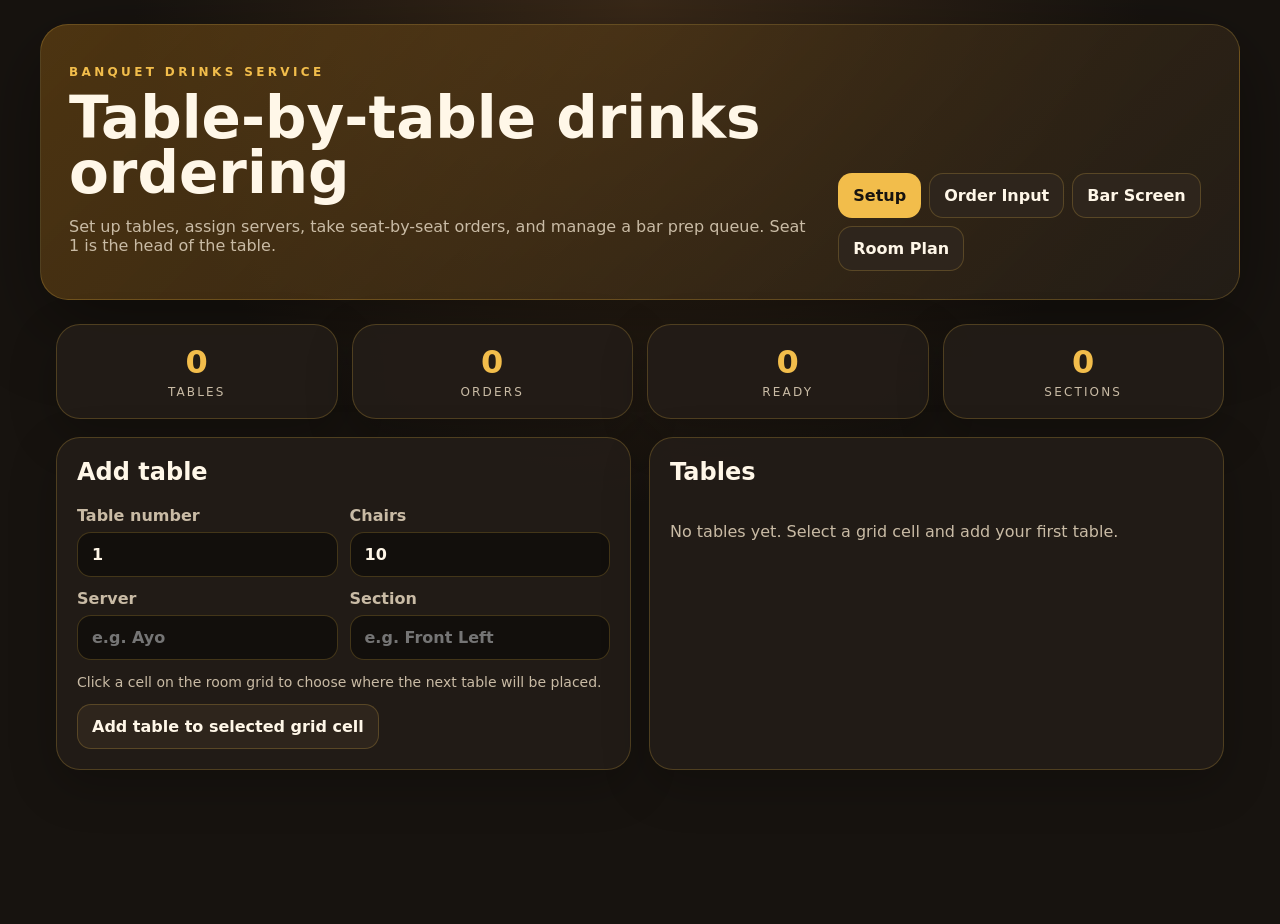
==== index.html @ 4847b747 "Add files via upload" ====
<!DOCTYPE html>
<html lang="en">
<head>
  <meta charset="UTF-8" />
  <meta name="viewport" content="width=device-width, initial-scale=1.0" />
  <title>Banquet Drinks Ordering Tool</title>
  <link rel="stylesheet" href="style.css" />
</head>
<body>
  <header class="hero">
    <div>
      <p class="eyebrow">Banquet Drinks Service</p>
      <h1>Table-by-table drinks ordering</h1>
      <p>Set up tables, assign servers, take seat-by-seat orders, and manage a bar prep queue. Seat 1 is the head of the table.</p>
    </div>
    <nav>
      <button data-view="setup" class="active">Setup</button>
      <button data-view="orders">Order Input</button>
      <button data-view="bar">Bar Screen</button>
      <button data-view="plan">Room Plan</button>
    </nav>
  </header>

  <main>
    <section class="stats">
      <div><strong id="statTables">0</strong><span>Tables</span></div>
      <div><strong id="statOrders">0</strong><span>Orders</span></div>
      <div><strong id="statReady">0</strong><span>Ready</span></div>
      <div><strong id="statSections">0</strong><span>Sections</span></div>
    </section>

    <section id="setup" class="view active">
      <div class="panel">
        <h2>Add table</h2>
        <div class="form-grid">
          <label>Table number <input id="tableNumber" value="1"></label>
          <label>Chairs <input id="chairCount" type="number" min="1" value="10"></label>
          <label>Server <input id="serverName" placeholder="e.g. Ayo"></label>
          <label>Section <input id="sectionName" placeholder="e.g. Front Left"></label>
        </div>
        <p class="hint">Click a cell on the room grid to choose where the next table will be placed.</p>
        <button id="addTable">Add table to selected grid cell</button>
      </div>
      <div class="panel">
        <h2>Tables</h2>
        <div id="tableList" class="table-list"></div>
      </div>
    </section>

    <section id="orders" class="view">
      <div class="panel">
        <h2>Order input</h2>
        <label>Select table <select id="orderTableSelect"></select></label>
        <div id="seatOrders" class="seat-grid"></div>
      </div>
    </section>

    <section id="bar" class="view">
      <div class="panel">
        <h2>Bar prep screen</h2>
        <input id="barSearch" placeholder="Search table, drink, server, section or notes" />
        <div id="barQueue" class="queue"></div>
      </div>
      <div class="panel">
        <h2>Drink totals</h2>
        <div id="drinkTotals"></div>
      </div>
    </section>

    <section id="plan" class="view">
      <div class="panel">
        <h2>Clickable room plan</h2>
        <p class="hint">Click a table to manage it. In setup, click an empty cell before adding a table.</p>
        <div id="roomGrid" class="room-grid"></div>
      </div>
      <div class="panel">
        <h2>Sections</h2>
        <div id="sectionList"></div>
      </div>
    </section>
  </main>

  <div id="toast" class="toast"></div>

  <script src="app.js"></script>
</body>
</html>
---- style.css ----
:root {
  --bg: #17130f;
  --panel: #231d17;
  --panel-2: #2e251c;
  --gold: #f2bd4b;
  --gold-dark: #8f5d14;
  --text: #fff7e8;
  --muted: #c9bba5;
  --green: #58d68d;
  --red: #ef6b5b;
  --border: rgba(242, 189, 75, .22);
}

* { box-sizing: border-box; }
body {
  margin: 0;
  font-family: Inter, ui-sans-serif, system-ui, -apple-system, BlinkMacSystemFont, "Segoe UI", sans-serif;
  background: radial-gradient(circle at top, #3a2918, var(--bg) 45%);
  color: var(--text);
  min-height: 100vh;
}
.hero {
  max-width: 1200px;
  margin: 24px auto;
  padding: 28px;
  border: 1px solid var(--border);
  border-radius: 28px;
  background: linear-gradient(135deg, rgba(143,93,20,.45), rgba(35,29,23,.95));
  display: flex;
  gap: 24px;
  align-items: end;
  justify-content: space-between;
  box-shadow: 0 24px 80px rgba(0,0,0,.35);
}
.eyebrow { color: var(--gold); text-transform: uppercase; letter-spacing: .28em; font-size: 12px; font-weight: 800; }
h1 { margin: 8px 0; font-size: clamp(32px, 5vw, 58px); line-height: .95; }
h2 { margin-top: 0; }
p { color: var(--muted); }
nav { display: flex; gap: 8px; flex-wrap: wrap; }
button, select, input, textarea {
  border-radius: 14px;
  border: 1px solid var(--border);
  background: #120f0c;
  color: var(--text);
  padding: 12px 14px;
  font: inherit;
}
button {
  cursor: pointer;
  background: var(--panel-2);
  font-weight: 800;
}
button:hover, button.active {
  background: var(--gold);
  color: #17130f;
}
main {
  max-width: 1200px;
  margin: 0 auto 48px;
  padding: 0 16px;
}
.stats {
  display: grid;
  grid-template-columns: repeat(4, 1fr);
  gap: 14px;
  margin-bottom: 18px;
}
.stats div, .panel {
  border: 1px solid var(--border);
  border-radius: 24px;
  background: rgba(35, 29, 23, .92);
  box-shadow: 0 16px 48px rgba(0,0,0,.22);
}
.stats div { padding: 18px; text-align: center; }
.stats strong { display: block; color: var(--gold); font-size: 32px; }
.stats span { color: var(--muted); font-size: 12px; text-transform: uppercase; letter-spacing: .18em; }
.view { display: none; grid-template-columns: 1fr 1fr; gap: 18px; }
.view.active { display: grid; }
.panel { padding: 20px; }
.form-grid { display: grid; grid-template-columns: repeat(2, 1fr); gap: 12px; }
label { display: grid; gap: 7px; color: var(--muted); font-weight: 700; }
input, select, textarea { width: 100%; outline: none; }
textarea { min-height: 74px; resize: vertical; }
.hint { font-size: 14px; }
.table-list, .queue, #drinkTotals, #sectionList { display: grid; gap: 10px; }
.table-card, .queue-card, .total-row, .section-card {
  border: 1px solid rgba(255,255,255,.08);
  background: rgba(18,15,12,.76);
  border-radius: 18px;
  padding: 14px;
}
.table-card header, .queue-card header, .total-row {
  display: flex;
  justify-content: space-between;
  gap: 12px;
  align-items: center;
}
.badge {
  display: inline-flex;
  padding: 6px 10px;
  border-radius: 999px;
  background: rgba(242,189,75,.18);
  color: var(--gold);
  font-size: 12px;
  font-weight: 900;
}
.badge.ready { background: rgba(88,214,141,.18); color: var(--green); }
.badge.pending { background: rgba(242,189,75,.18); color: var(--gold); }
.badge.deleted { background: rgba(239,107,91,.18); color: var(--red); }
.actions { display: flex; gap: 8px; flex-wrap: wrap; margin-top: 12px; }
.danger { background: rgba(239,107,91,.18); color: #ffd7d2; }
.seat-grid { display: grid; grid-template-columns: repeat(auto-fit, minmax(245px, 1fr)); gap: 12px; margin-top: 16px; }
.seat-card { padding: 14px; border-radius: 18px; background: rgba(18,15,12,.76); border: 1px solid rgba(255,255,255,.08); }
.seat-card.head { border-color: var(--gold); }
.room-grid {
  display: grid;
  grid-template-columns: repeat(10, minmax(42px, 1fr));
  gap: 8px;
}
.cell {
  aspect-ratio: 1 / 1;
  border: 1px dashed rgba(242,189,75,.25);
  border-radius: 14px;
  display: grid;
  place-items: center;
  color: var(--muted);
  cursor: pointer;
  background: rgba(18,15,12,.55);
  text-align: center;
  font-size: 12px;
  padding: 4px;
}
.cell.selected { outline: 3px solid var(--gold); }
.cell.has-table { background: rgba(242,189,75,.18); border-style: solid; color: var(--text); font-weight: 900; }
.toast {
  position: fixed;
  right: 20px;
  bottom: 20px;
  transform: translateY(120px);
  transition: .25s ease;
  background: var(--gold);
  color: #17130f;
  border-radius: 18px;
  padding: 14px 18px;
  font-weight: 900;
  box-shadow: 0 18px 40px rgba(0,0,0,.3);
}
.toast.show { transform: translateY(0); }
@media (max-width: 800px) {
  .hero { flex-direction: column; align-items: stretch; }
  .stats { grid-template-columns: repeat(2, 1fr); }
  .view.active { grid-template-columns: 1fr; }
  .form-grid { grid-template-columns: 1fr; }
  .room-grid { grid-template-columns: repeat(5, 1fr); }
}
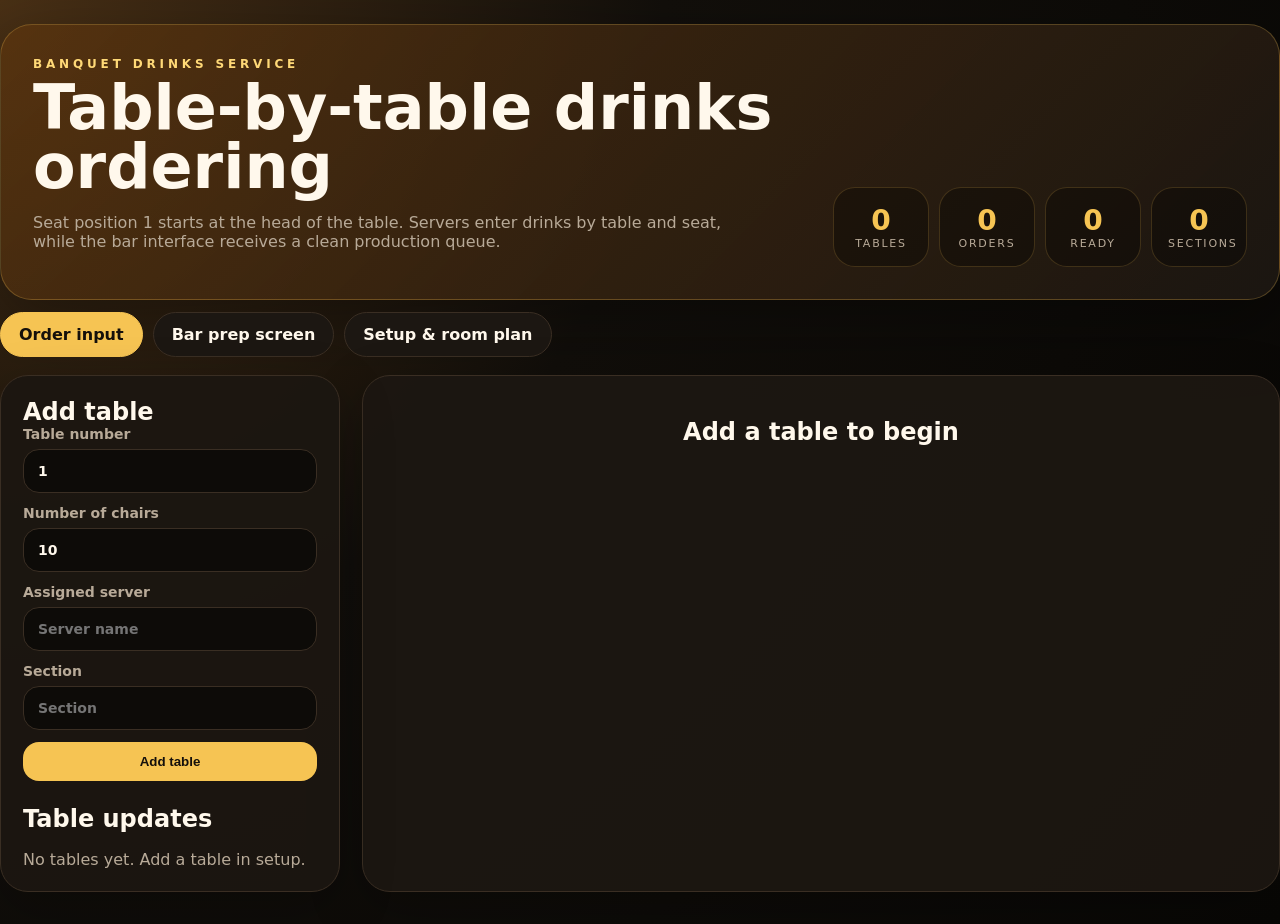
==== commit c36f5073: "Add files via upload" ====
--- a/index.html
+++ b/index.html
@@ -1,87 +1,46 @@
-<!DOCTYPE html>
+<!doctype html>
 <html lang="en">
 <head>
-  <meta charset="UTF-8" />
-  <meta name="viewport" content="width=device-width, initial-scale=1.0" />
-  <title>Banquet Drinks Ordering Tool</title>
-  <link rel="stylesheet" href="style.css" />
+  <meta charset="utf-8">
+  <meta name="viewport" content="width=device-width, initial-scale=1">
+  <title>Banquet Drinks Ordering System</title>
+  <link rel="stylesheet" href="assets/styles.css">
 </head>
 <body>
   <header class="hero">
     <div>
-      <p class="eyebrow">Banquet Drinks Service</p>
+      <p class="eyebrow">Banquet drinks service</p>
       <h1>Table-by-table drinks ordering</h1>
-      <p>Set up tables, assign servers, take seat-by-seat orders, and manage a bar prep queue. Seat 1 is the head of the table.</p>
+      <p class="hero-text">Seat position 1 starts at the head of the table. Servers enter drinks by table and seat, while the bar interface receives a clean production queue.</p>
     </div>
-    <nav>
-      <button data-view="setup" class="active">Setup</button>
-      <button data-view="orders">Order Input</button>
-      <button data-view="bar">Bar Screen</button>
-      <button data-view="plan">Room Plan</button>
-    </nav>
-  </header>
-
-  <main>
-    <section class="stats">
+    <div class="stats">
       <div><strong id="statTables">0</strong><span>Tables</span></div>
       <div><strong id="statOrders">0</strong><span>Orders</span></div>
       <div><strong id="statReady">0</strong><span>Ready</span></div>
       <div><strong id="statSections">0</strong><span>Sections</span></div>
-    </section>
+    </div>
+  </header>
 
-    <section id="setup" class="view active">
-      <div class="panel">
-        <h2>Add table</h2>
-        <div class="form-grid">
-          <label>Table number <input id="tableNumber" value="1"></label>
-          <label>Chairs <input id="chairCount" type="number" min="1" value="10"></label>
-          <label>Server <input id="serverName" placeholder="e.g. Ayo"></label>
-          <label>Section <input id="sectionName" placeholder="e.g. Front Left"></label>
-        </div>
-        <p class="hint">Click a cell on the room grid to choose where the next table will be placed.</p>
-        <button id="addTable">Add table to selected grid cell</button>
-      </div>
-      <div class="panel">
-        <h2>Tables</h2>
-        <div id="tableList" class="table-list"></div>
-      </div>
-    </section>
+  <nav class="tabs">
+    <a href="#orders" data-view="orders" class="active">Order input</a>
+    <a href="#bar" data-view="bar">Bar prep screen</a>
+    <a href="#setup" data-view="setup">Setup & room plan</a>
+  </nav>
 
-    <section id="orders" class="view">
-      <div class="panel">
-        <h2>Order input</h2>
-        <label>Select table <select id="orderTableSelect"></select></label>
-        <div id="seatOrders" class="seat-grid"></div>
-      </div>
-    </section>
-
-    <section id="bar" class="view">
-      <div class="panel">
-        <h2>Bar prep screen</h2>
-        <input id="barSearch" placeholder="Search table, drink, server, section or notes" />
-        <div id="barQueue" class="queue"></div>
-      </div>
-      <div class="panel">
-        <h2>Drink totals</h2>
-        <div id="drinkTotals"></div>
-      </div>
-    </section>
-
-    <section id="plan" class="view">
-      <div class="panel">
-        <h2>Clickable room plan</h2>
-        <p class="hint">Click a table to manage it. In setup, click an empty cell before adding a table.</p>
-        <div id="roomGrid" class="room-grid"></div>
-      </div>
-      <div class="panel">
-        <h2>Sections</h2>
-        <div id="sectionList"></div>
-      </div>
-    </section>
+  <main class="page">
+    <section id="orders" class="app-view active"></section>
+    <section id="bar" class="app-view"></section>
+    <section id="setup" class="app-view"></section>
   </main>
 
-  <div id="toast" class="toast"></div>
+  <datalist id="drink-options">
+    <option value="Still Water"></option><option value="Sparkling Water"></option><option value="Coke"></option><option value="Diet Coke"></option>
+    <option value="Lemonade"></option><option value="Orange Juice"></option><option value="House Red Wine"></option><option value="House White Wine"></option>
+    <option value="Prosecco"></option><option value="Beer"></option><option value="Gin & Tonic"></option><option value="Vodka Lemonade"></option>
+    <option value="Mocktail"></option><option value="Tea"></option><option value="Coffee"></option>
+  </datalist>
 
-  <script src="app.js"></script>
+  <div id="toast" class="toast" role="status" aria-live="polite"></div>
+  <script src="assets/app.js"></script>
 </body>
 </html>
--- a/assets/styles.css
+++ b/assets/styles.css
@@ -0,0 +1,5 @@
+:root{--bg:#120f0b;--panel:#1c1712;--panel2:#261f18;--line:#3a2e23;--gold:#f6c453;--gold2:#ffd977;--text:#fff8ec;--muted:#b8aa98;--red:#8b1e1e;--green:#43d17f}*{box-sizing:border-box}body{margin:0;font-family:Inter,system-ui,-apple-system,Segoe UI,sans-serif;background:radial-gradient(circle at top left,#493015 0,#120f0b 42%,#080705 100%);color:var(--text);min-height:100vh}.hero{max-width:1280px;margin:24px auto 12px;padding:32px;border:1px solid rgba(246,196,83,.25);border-radius:32px;background:linear-gradient(135deg,rgba(92,53,14,.72),rgba(28,23,18,.95));box-shadow:0 22px 70px rgba(0,0,0,.35);display:flex;justify-content:space-between;gap:24px;align-items:flex-end}.eyebrow{text-transform:uppercase;letter-spacing:.32em;color:var(--gold2);font-weight:800;font-size:12px;margin:0 0 8px}.hero h1{font-size:clamp(32px,5vw,62px);line-height:.95;margin:0}.hero-text{color:var(--muted);max-width:720px}.stats{display:grid;grid-template-columns:repeat(4,1fr);gap:10px}.stats div{background:rgba(0,0,0,.32);border:1px solid rgba(246,196,83,.18);border-radius:22px;padding:16px;min-width:96px;text-align:center}.stats strong{display:block;color:var(--gold);font-size:28px}.stats span{display:block;font-size:11px;text-transform:uppercase;letter-spacing:.16em;color:var(--muted)}.tabs{max-width:1280px;margin:0 auto 18px;display:flex;gap:10px}.tabs a{color:var(--text);text-decoration:none;background:var(--panel);border:1px solid var(--line);padding:12px 18px;border-radius:999px;font-weight:800}.tabs a.active{background:var(--gold);color:#15100b;border-color:var(--gold)}.page{max-width:1280px;margin:0 auto 48px}.layout{display:grid;grid-template-columns:340px 1fr;gap:22px}.bar-layout{display:grid;grid-template-columns:1fr 320px;gap:22px}.panel{background:rgba(28,23,18,.94);border:1px solid var(--line);border-radius:28px;box-shadow:0 18px 55px rgba(0,0,0,.22)}.sidebar,.totals{padding:22px;height:max-content;position:sticky;top:18px}h2,h3{margin:0}.stack{display:grid;gap:12px}label{display:grid;gap:7px;color:var(--muted);font-weight:700;font-size:14px}input,textarea{width:100%;border:1px solid var(--line);background:#0d0b08;color:var(--text);border-radius:16px;padding:13px 14px;font:inherit;outline:none}textarea{min-height:90px;resize:vertical}input:focus,textarea:focus{border-color:var(--gold)}.btn{border:0;border-radius:16px;padding:12px 16px;background:#30271e;color:var(--text);font-weight:900;cursor:pointer;text-decoration:none;display:inline-flex;align-items:center;justify-content:center;gap:8px}.btn:hover{filter:brightness(1.12)}.btn.primary{background:var(--gold);color:#15100b}.btn.warning{background:#5a3c17}.btn.danger{background:var(--red)}.btn.success{background:var(--green);color:#07120b}.btn.full{width:100%;margin-top:18px}.mt{margin-top:24px}.table-list{display:grid;gap:9px;margin-top:12px}.table-link{display:block;text-decoration:none;color:var(--text);background:#0d0b08;border:1px solid var(--line);border-radius:18px;padding:14px}.table-link span{display:block;color:var(--muted);font-size:13px;margin-top:5px}.table-link.selected{background:var(--gold);color:#15100b;border-color:var(--gold)}.table-link.selected span{color:#44331b}.main-area,.bar-main{display:grid;gap:18px}.table-header{padding:22px;display:flex;justify-content:space-between;gap:18px;align-items:center}.muted{color:var(--muted);margin:.35rem 0 0}.actions-row{display:flex;flex-wrap:wrap;gap:10px;align-items:end}.inline-form{display:flex;gap:8px;align-items:end}.inline-form input{width:88px}.seat-grid{display:grid;grid-template-columns:repeat(3,minmax(0,1fr));gap:16px}.seat-card{background:rgba(28,23,18,.96);border:1px solid var(--line);border-radius:24px;padding:18px;display:grid;gap:14px}.seat-card.head-seat{border-color:var(--gold);background:linear-gradient(160deg,rgba(93,58,13,.9),rgba(28,23,18,.98))}.seat-top{display:flex;gap:12px;align-items:center}.seat-number{width:44px;height:44px;border-radius:16px;background:#0d0b08;border:1px solid var(--line);display:grid;place-items:center;color:var(--gold);font-weight:1000;font-size:20px}.seat-top p{margin:4px 0 0;color:var(--muted);font-size:13px}.status{border-radius:999px;padding:6px 10px;font-size:12px;font-weight:900;justify-self:start;background:rgba(246,196,83,.14);color:var(--gold2)}.status.ready{background:rgba(67,209,127,.2);color:#8cf0b3}.sticky-save{position:sticky;bottom:18px;margin-top:18px;width:100%;font-size:17px;box-shadow:0 16px 45px rgba(0,0,0,.35)}.queue-card{overflow:hidden}.queue-head{padding:20px;background:#0d0b08;border-bottom:1px solid var(--line);display:flex;justify-content:space-between;align-items:center}.queue-head h3{font-size:28px}.queue-head p{color:var(--muted);margin:4px 0 0}.queue-list{display:grid}.queue-row{display:grid;grid-template-columns:110px 1fr 1fr 100px;gap:14px;align-items:center;padding:17px 20px;border-bottom:1px solid var(--line)}.queue-row:last-child{border-bottom:0}.drink-name{font-weight:900;font-size:18px}.search-form{display:flex;gap:8px;min-width:min(100%,420px)}.total-row{display:flex;justify-content:space-between;gap:12px;align-items:center;background:#0d0b08;border:1px solid var(--line);border-radius:16px;padding:13px;margin-top:9px}.total-row strong{background:var(--gold);color:#15100b;border-radius:999px;padding:5px 12px}.empty{padding:42px;text-align:center}@media(max-width:900px){.hero{flex-direction:column;align-items:stretch;margin:12px}.stats{grid-template-columns:repeat(3,1fr)}.tabs,.page{margin-left:12px;margin-right:12px}.layout,.bar-layout{grid-template-columns:1fr}.sidebar,.totals{position:static}.seat-grid{grid-template-columns:1fr}.table-header,.queue-head{flex-direction:column;align-items:stretch}.queue-row{grid-template-columns:1fr}.search-form,.inline-form{width:100%;flex-direction:column;align-items:stretch}.inline-form input{width:100%}}
+select{width:100%;border:1px solid var(--line);background:#0d0b08;color:var(--text);border-radius:16px;padding:13px 14px;font:inherit;outline:none}select:focus{border-color:var(--gold)}.setup-layout{display:grid;grid-template-columns:340px 1fr;gap:22px}.notice-list{display:grid;gap:9px;margin-top:12px}.notice-row{display:block;text-decoration:none;color:var(--text);background:#0d0b08;border:1px solid var(--line);border-radius:18px;padding:14px}.notice-row span{display:block;color:var(--muted);font-size:13px;margin-top:5px}.notice-row.ready{border-color:var(--green);box-shadow:0 0 0 1px rgba(67,209,127,.25)}.notice-row.part{border-color:#f6c453}.notice-row.none{opacity:.75}.alert-panel{padding:16px 18px;border-color:var(--green);display:flex;justify-content:space-between;align-items:center;gap:12px;background:linear-gradient(135deg,rgba(67,209,127,.18),rgba(28,23,18,.94))}.meta-panel,.delete-panel{padding:18px}.meta-grid{display:grid;grid-template-columns:repeat(5,minmax(0,1fr));gap:12px;align-items:end;margin-top:12px}.delete-panel summary{cursor:pointer;font-weight:900;color:#ffb0b0}.delete-confirm{display:grid;grid-template-columns:1fr 220px auto;gap:12px;align-items:end;margin-top:12px}.status.part{background:rgba(246,196,83,.18);color:var(--gold2)}.status.none{background:rgba(255,255,255,.08);color:var(--muted)}.queue-card.ready{border-color:rgba(67,209,127,.6)}.queue-card.part{border-color:rgba(246,196,83,.65)}.notifications{padding:18px;border-color:rgba(67,209,127,.5)}.notifications p{margin:8px 0 0;color:var(--muted)}.notifications small{color:var(--gold);margin-left:8px}.room-plan{position:relative;height:560px;padding:0;overflow:hidden;background:linear-gradient(90deg,rgba(246,196,83,.06) 1px,transparent 1px),linear-gradient(rgba(246,196,83,.06) 1px,transparent 1px),radial-gradient(circle at 20% 20%,rgba(246,196,83,.12),transparent 35%),#0d0b08;background-size:50px 50px,50px 50px,auto;border-radius:32px}.plan-table{position:absolute;transform:translate(-50%,-50%);width:92px;height:92px;border-radius:50%;display:grid;place-items:center;text-align:center;text-decoration:none;color:var(--text);background:#251d16;border:3px solid var(--line);box-shadow:0 12px 30px rgba(0,0,0,.35)}.plan-table strong{font-size:28px;color:var(--gold)}.plan-table span{display:block;font-size:10px;color:var(--muted);max-width:80px;white-space:nowrap;overflow:hidden;text-overflow:ellipsis}.plan-table.ready{border-color:var(--green)}.plan-table.part,.plan-table.pending{border-color:var(--gold)}.room-empty{position:absolute;inset:0;display:grid;place-items:center}.two-col{display:grid;grid-template-columns:1fr 1fr;gap:10px}.table-editor-grid{display:grid;grid-template-columns:repeat(2,minmax(0,1fr));gap:16px}.mini-editor{padding:18px}.meta-grid.compact{grid-template-columns:repeat(2,minmax(0,1fr))}.meta-grid.compact .btn{grid-column:1/-1}@media(max-width:900px){.setup-layout{grid-template-columns:1fr}.meta-grid{grid-template-columns:1fr}.delete-confirm{grid-template-columns:1fr}.alert-panel{flex-direction:column;align-items:stretch}.room-plan{height:420px}.table-editor-grid{grid-template-columns:1fr}.stats{grid-template-columns:repeat(2,1fr)!important}}
+/* Clickable room-plan grid */
+.room-grid{display:grid;grid-template-columns:repeat(var(--cols),minmax(54px,1fr));grid-template-rows:repeat(var(--rows),76px);gap:8px;padding:14px;background:radial-gradient(circle at 20% 15%,rgba(246,196,83,.12),transparent 30%),#0d0b08;border-radius:32px;overflow:auto}.grid-cell{border:1px dashed rgba(246,196,83,.22);border-radius:18px;min-height:76px;background:rgba(255,255,255,.025);display:grid;place-items:center;transition:.18s ease}.empty-cell{color:rgba(246,196,83,.38);cursor:pointer;font:inherit}.empty-cell span{width:26px;height:26px;border-radius:999px;display:grid;place-items:center;border:1px solid rgba(246,196,83,.28)}.empty-cell:hover,.empty-cell.selected{border-color:var(--gold);background:rgba(246,196,83,.12);color:var(--gold)}.grid-cell.occupied{border-style:solid;border-color:rgba(246,196,83,.22);background:rgba(28,23,18,.86);padding:6px}.grid-table{width:100%;height:100%;min-height:62px;border-radius:16px;text-decoration:none;color:var(--text);background:#251d16;border:2px solid var(--line);display:flex;flex-direction:column;align-items:center;justify-content:center;text-align:center;box-shadow:0 10px 24px rgba(0,0,0,.25);padding:5px}.grid-table strong{font-size:22px;color:var(--gold);line-height:1}.grid-table span,.grid-table em{max-width:100%;white-space:nowrap;overflow:hidden;text-overflow:ellipsis;font-size:10px;color:var(--muted);font-style:normal}.grid-table.ready{border-color:var(--green)}.grid-table.part,.grid-table.pending{border-color:var(--gold)}.grid-place-controls .hidden{display:none}.selected-cell{padding:10px 12px;border:1px solid var(--line);border-radius:14px;background:#0d0b08}@media(max-width:900px){.room-grid{grid-template-columns:repeat(var(--cols),64px);grid-auto-rows:70px}.grid-table strong{font-size:18px}}
+.app-view{display:none}.app-view.active{display:block}.toast{position:fixed;right:22px;bottom:22px;z-index:50;background:var(--gold);color:#15100b;border-radius:18px;padding:14px 18px;font-weight:1000;box-shadow:0 18px 45px rgba(0,0,0,.35);transform:translateY(130px);transition:.25s ease}.toast.show{transform:translateY(0)}.tabs a{cursor:pointer}.tabs a:focus-visible,.btn:focus-visible,.grid-cell:focus-visible{outline:3px solid var(--gold2);outline-offset:3px}.btn.small{padding:8px 10px;border-radius:12px;font-size:13px}.notification-wrap{display:grid;gap:12px;margin-bottom:18px}.table-link{cursor:pointer}.room-grid-wrap{display:grid;gap:16px}.grid-place-controls{margin-top:16px}.selected-cell{color:var(--gold2)}.queue-row button{justify-self:end}.seat-status-actions{display:flex;gap:8px;flex-wrap:wrap}.app-top-gap{margin-top:18px}.notice-row{cursor:pointer}.hidden{display:none!important}@media(max-width:900px){.stats{grid-template-columns:repeat(2,1fr)}.tabs{flex-wrap:wrap}.queue-row button{justify-self:start}}
